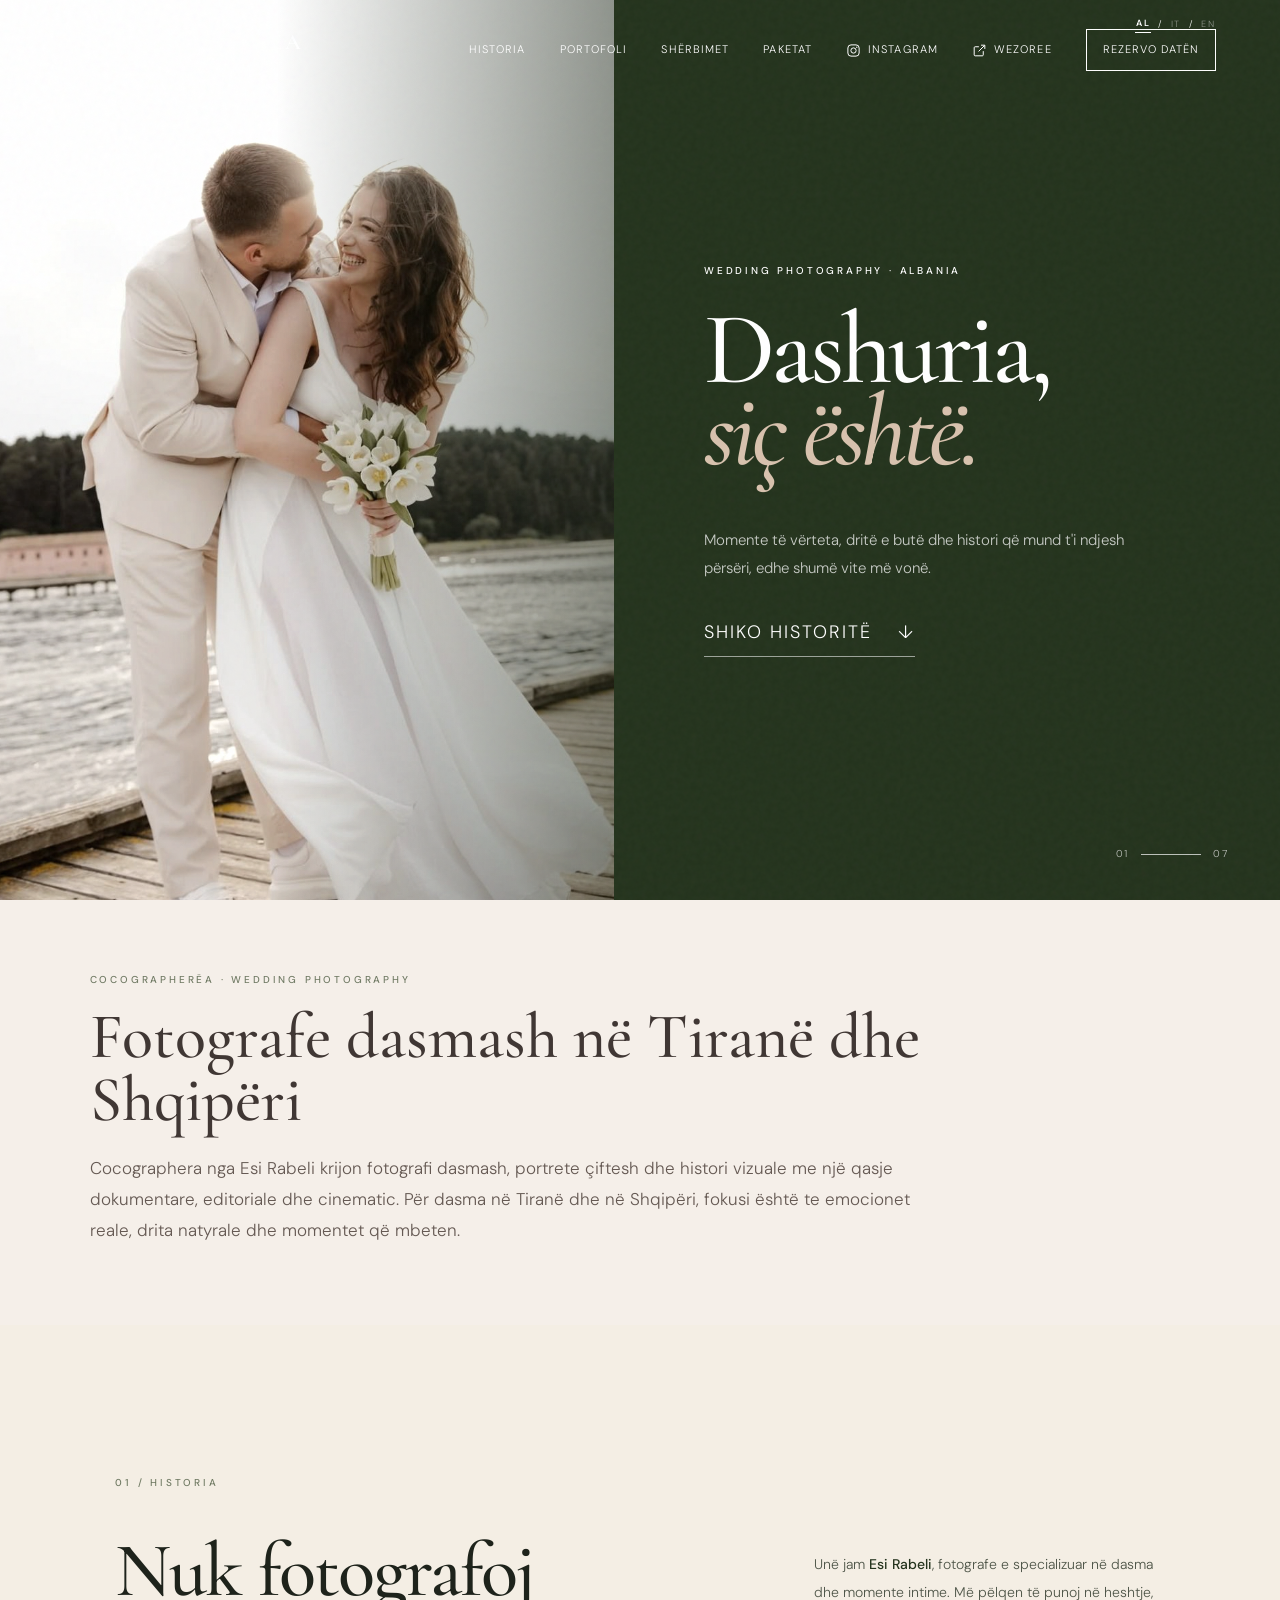
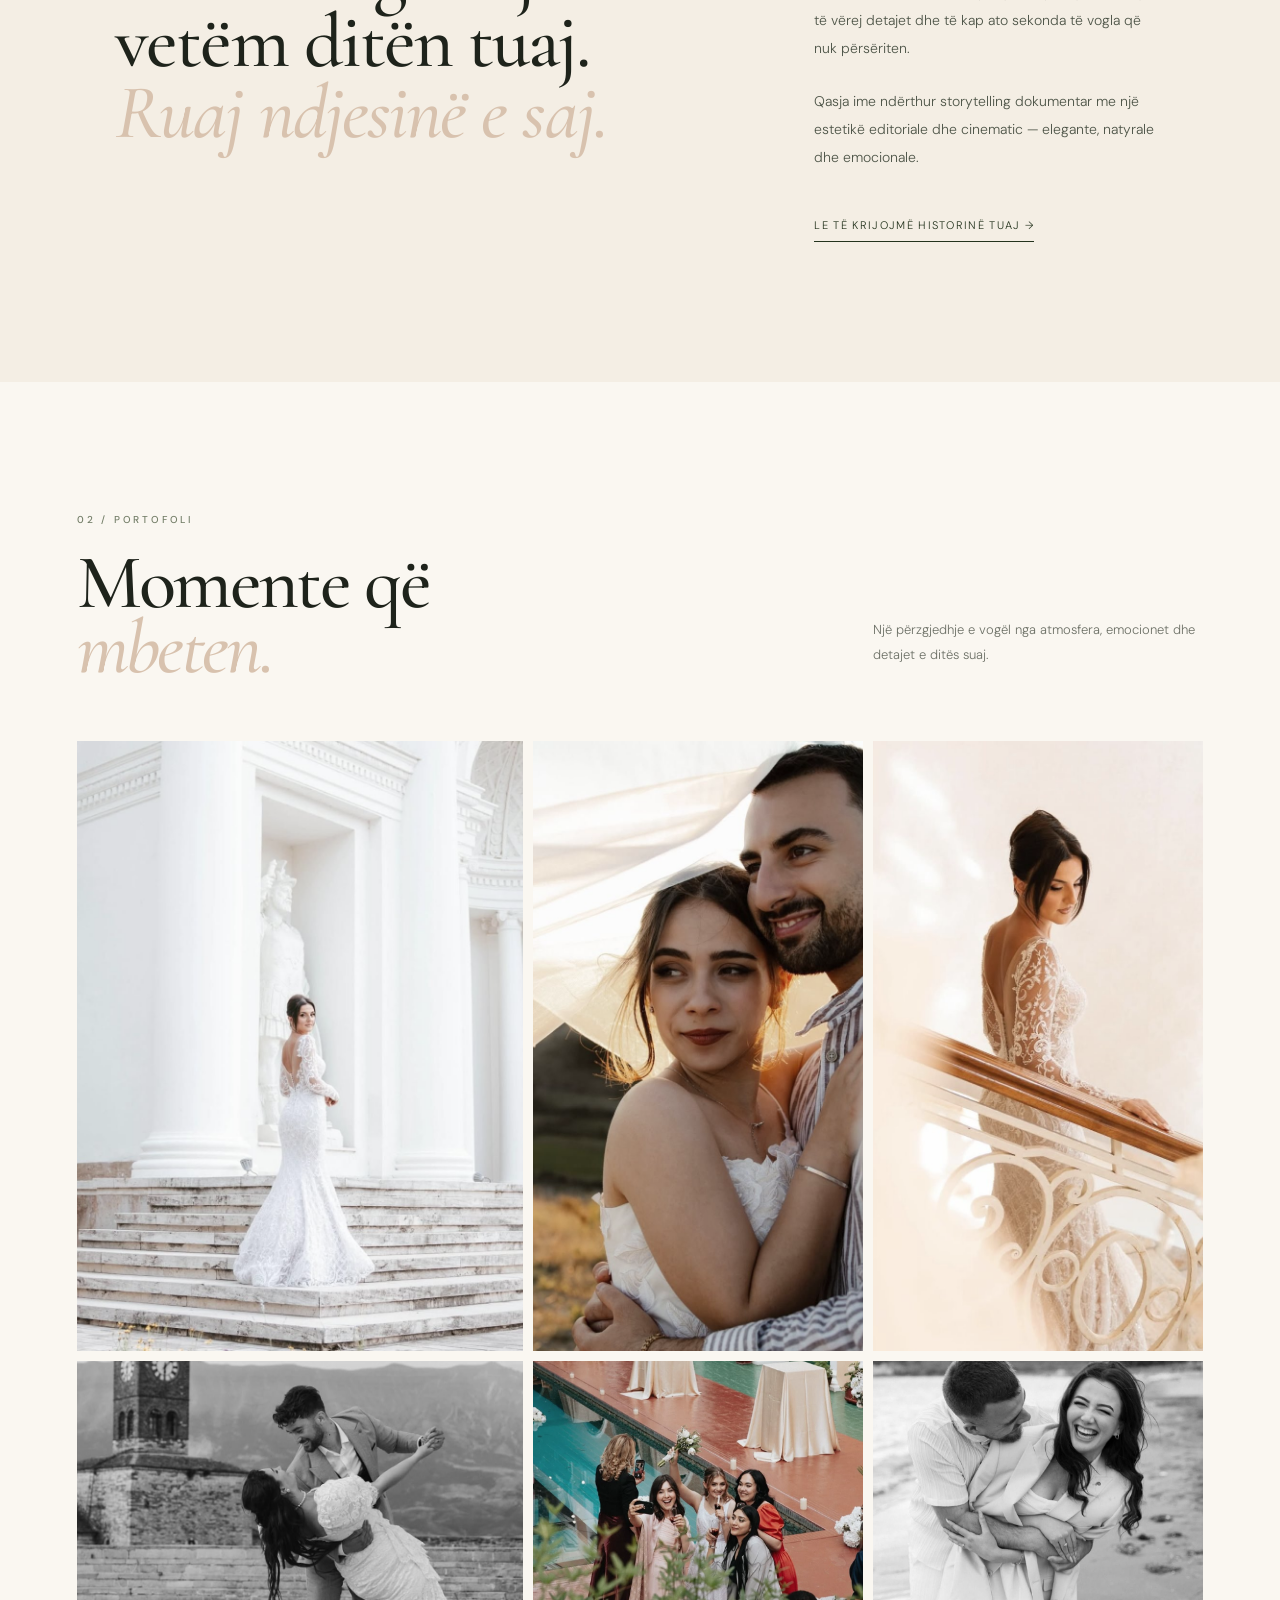
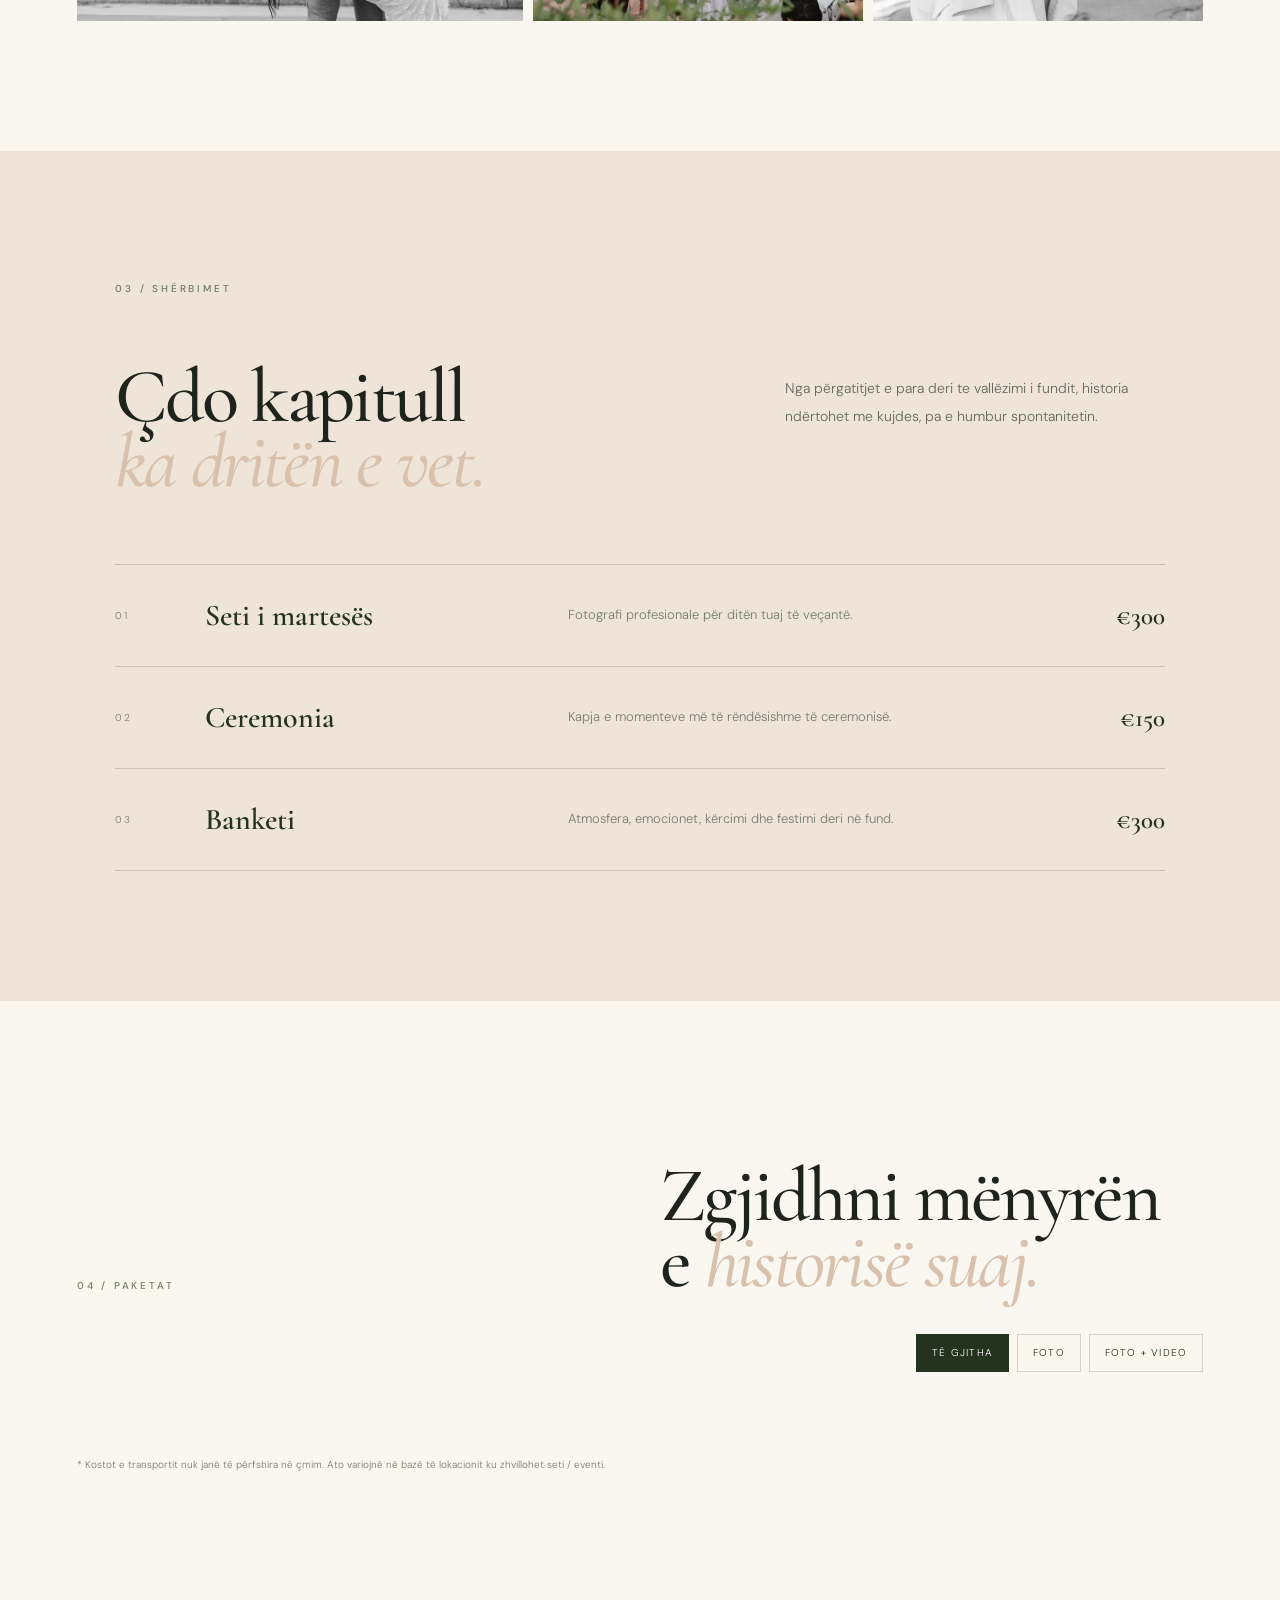
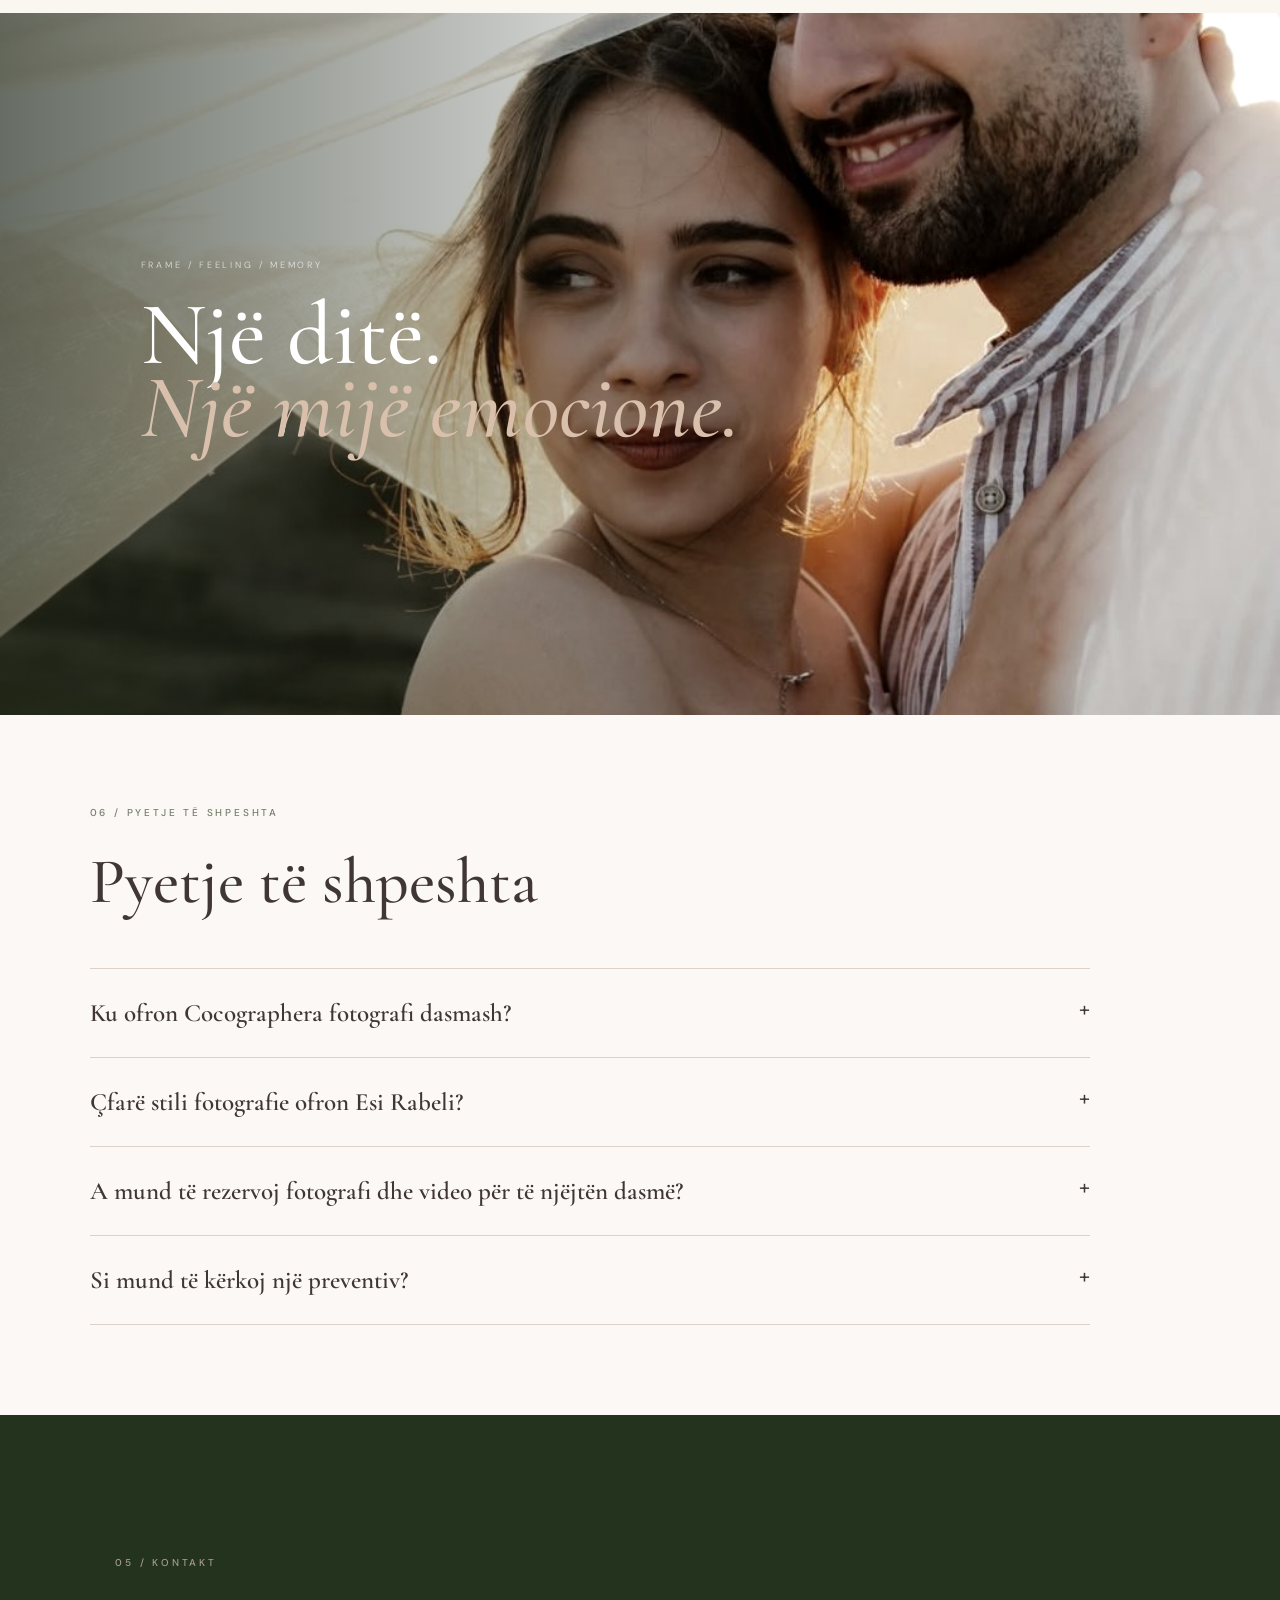
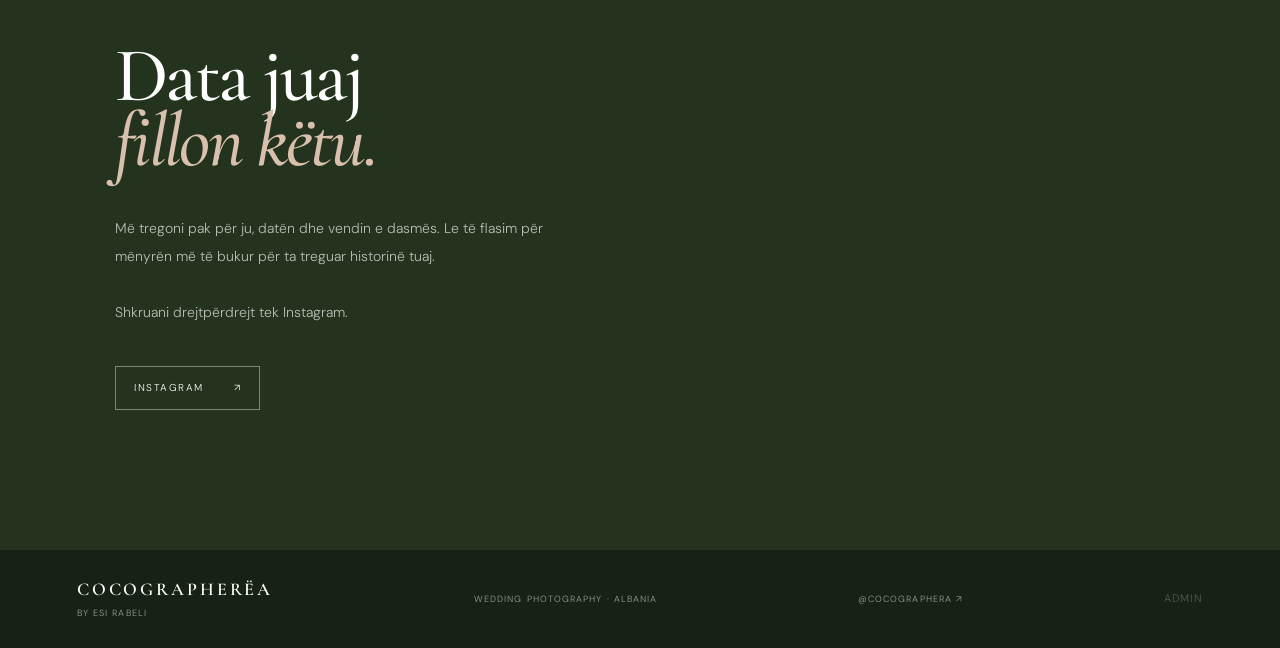
==== index.html @ df31be14 "Add files via upload" ====
<!doctype html>
<html lang="sq">
<head>
  <meta charset="utf-8">
  <meta name="viewport" content="width=device-width,initial-scale=1">
  <link rel="preconnect" href="https://fonts.googleapis.com">
  <link rel="preconnect" href="https://fonts.gstatic.com" crossorigin>
  <link href="https://fonts.googleapis.com/css2?family=Cormorant+Garamond:wght@400;500;600;700&family=DM+Sans:wght@300;400;500;600&display=swap" rel="stylesheet">
  <link rel="stylesheet" href="style.css">

  <meta name="description" content="Cocographera nga Esi Rabeli — fotografi dasmash në Tiranë dhe Shqipëri, fotografi dokumentare, editoriale dhe cinematic për çifte, ceremoni dhe elopements.">
  <meta name="keywords" content="fotografe dasmash Shqipëri, fotograf dasmash Tiranë, fotografi dasmash Tiranë, fotografi martese Shqipëri, wedding photographer Albania, wedding photographer Tirana, fotografi cinematic, fotografi dokumentare dasmash, wedding photography Albania">
  <meta name="robots" content="index,follow,max-image-preview:large,max-snippet:-1,max-video-preview:-1">
  <meta name="author" content="Esi Rabeli — Cocographera">
  <meta name="theme-color" content="#1f2d19">
  <title>Cocographera — Esi Rabeli | Fotografe Dasmash në Tiranë dhe Shqipëri</title>
  <link rel="canonical" href="__SITE_URL__">
  <link rel="alternate" hreflang="sq" href="__SITE_URL__/">
  <link rel="alternate" hreflang="it" href="__SITE_URL__/it/">
  <link rel="alternate" hreflang="en" href="__SITE_URL__/en/">
  <link rel="alternate" hreflang="x-default" href="__SITE_URL__/">
  <meta property="og:type" content="website">
  <meta property="og:site_name" content="Cocographera">
  <meta property="og:locale" content="sq_AL">
  <meta property="og:title" content="Cocographera — Wedding Photography në Shqipëri">
  <meta property="og:description" content="Fotografi dasmash dhe storytelling cinematic nga Esi Rabeli në Tiranë dhe Shqipëri.">
  <meta property="og:url" content="__SITE_URL__">
  <meta property="og:image" content="__SITE_URL__/assets/hero.jpg">
  <meta property="og:image:alt" content="Cocographera wedding photography by Esi Rabeli">
  <meta name="twitter:card" content="summary_large_image">
  <meta name="twitter:title" content="Cocographera — Wedding Photography në Shqipëri">
  <meta name="twitter:description" content="Fotografi dasmash dhe storytelling cinematic nga Esi Rabeli në Tiranë dhe Shqipëri.">
  <meta name="twitter:image" content="__SITE_URL__/assets/hero.jpg">
  <link rel="sitemap" type="application/xml" href="__SITE_URL__/sitemap.xml">

  <script type="application/ld+json">{"@context":"https://schema.org","@graph":[{"@type":"ProfessionalService","@id":"__SITE_URL__/#business","name":"Cocographera","url":"__SITE_URL__/","image":"__SITE_URL__/assets/hero.jpg","description":"Cocographera nga Esi Rabeli — fotografi dasmash në Tiranë dhe Shqipëri, fotografi dokumentare, editoriale dhe cinematic për çifte, ceremoni dhe elopements.","areaServed":{"@type":"Country","name":"Albania"},"sameAs":["https://www.instagram.com/cocographera/"],"priceRange":"€€"},{"@type":"Person","@id":"__SITE_URL__/#esi-rabeli","name":"Esi Rabeli","jobTitle":"Wedding Photographer","url":"__SITE_URL__/","worksFor":{"@id":"__SITE_URL__/#business"}},{"@type":"WebSite","@id":"__SITE_URL__/#website","url":"__SITE_URL__/","name":"Cocographera","inLanguage":"sq"},{"@type":"WebPage","@id":"__SITE_URL__/{'' if is_root else lang['dir']+'/'}#webpage","url":"__SITE_URL__/{'' if is_root else lang['dir']+'/'}","name":"Cocographera — Esi Rabeli | Fotografe Dasmash në Tiranë dhe Shqipëri","isPartOf":{"@id":"__SITE_URL__/#website"},"inLanguage":"sq"}]}</script>
<script type="application/ld+json">{"@context":"https://schema.org","@type":"FAQPage","mainEntity":[{"@type":"Question","name":"Ku ofron Cocographera fotografi dasmash?","acceptedAnswer":{"@type":"Answer","text":"Cocographera ofron fotografi dasmash në Tiranë dhe në vende të ndryshme në Shqipëri. Fotografja është e disponueshme për zhvendosje; detajet dhe kostot e udhëtimit vlerësohen së bashku."}},{"@type":"Question","name":"Çfarë stili fotografie ofron Esi Rabeli?","acceptedAnswer":{"@type":"Answer","text":"Qasja kombinon fotografi dokumentare, storytelling editorial dhe një estetikë cinematic, duke ruajtur emocionet dhe momentet spontane të ditës."}},{"@type":"Question","name":"A mund të rezervoj fotografi dhe video për të njëjtën dasmë?","acceptedAnswer":{"@type":"Answer","text":"Po. Paketat e disponueshme përfshijnë opsione fotografi dhe fotografi + video; detajet dhe çmimet mund të shihen te seksioni i paketave."}},{"@type":"Question","name":"Si mund të kërkoj një preventiv?","acceptedAnswer":{"@type":"Answer","text":"Shkruani drejtpërdrejt tek Instagram, me disa fjalë për datën dhe vendin e dasmës. Cocographera do t’ju kontaktojë për të diskutuar detajet."}}]}</script>
</head>
<body data-page-lang="sq" data-base-path="" data-api-base="https://cocographera-api.TUO-SUBDOMAIN.workers.dev">
  <div class="film-grain"></div>

  <header class="nav" id="nav">
    <div class="language-switcher" aria-label="Zgjedhja e gjuhës">
      <button class="language-button active" data-lang="sq" data-url="./">AL</button><span>/</span>
      <button class="language-button " data-lang="it" data-url="it/">IT</button><span>/</span>
      <button class="language-button " data-lang="en" data-url="en/">EN</button>
    </div>
    <a class="brand" href="#home" aria-label="Cocographera home">
      <span class="brand-main">COCOGRAPHERËA</span>
      <span class="brand-sub">by Esi Rabeli</span>
    </a>
    <button class="menu-toggle" aria-label="Hap menunë" aria-expanded="false">
      <span></span><span></span>
    </button>
    <nav class="nav-links">
      <a href="#story" data-i18n="nav.story">Historia</a>
      <a href="#portfolio" data-i18n="nav.portfolio">Portofoli</a>
      <a href="#services" data-i18n="nav.services">Shërbimet</a>
      <a href="#packages" data-i18n="nav.packages">Paketat</a>
      <a href="https://www.instagram.com/cocographera" class="nav-instagram" target="_blank" rel="noopener"><svg viewBox="0 0 24 24" fill="none" stroke="currentColor" stroke-width="1.6" xmlns="http://www.w3.org/2000/svg"><rect x="3" y="3" width="18" height="18" rx="5"/><circle cx="12" cy="12" r="4.2"/><circle cx="17.3" cy="6.7" r="1.1" fill="currentColor" stroke="none"/></svg><span>Instagram</span></a>
      <a href="https://wezoree.com/vendors/profile/28149-photographers-cocographera/" class="nav-instagram" target="_blank" rel="noopener"><svg viewBox="0 0 24 24" fill="none" stroke="currentColor" stroke-width="1.6" xmlns="http://www.w3.org/2000/svg"><path d="M18 13v6a1.5 1.5 0 0 1-1.5 1.5H5A1.5 1.5 0 0 1 3.5 19V7.5A1.5 1.5 0 0 1 5 6h6"/><path d="M14.5 3.5H20.5V9.5"/><path d="M20 4l-9.5 9.5"/></svg><span>Wezoree</span></a>
      <a href="#contact" class="nav-cta" data-i18n="nav.book">Rezervo datën</a>
    </nav>
  </header>

  <main>
    <section class="hero" id="home">
      <div class="hero-image">
        <img src="assets/hero.jpg" alt="Çift i sapomartuar në dritë natyrale">
      </div>
      <div class="hero-copy">
        <p class="eyebrow reveal" data-i18n="hero.eyebrow">WEDDING PHOTOGRAPHY · ALBANIA</p>
        <h1 class="reveal"><span data-i18n="hero.title1">Dashuria,</span><br><em data-i18n="hero.title2">siç është.</em></h1>
        <p class="hero-text reveal">
          Momente të vërteta, dritë e butë dhe histori që mund t'i ndjesh përsëri,
          edhe shumë vite më vonë.
        </p>
        <a href="#portfolio" class="button reveal"><span data-i18n="hero.button">Shiko historitë</span> <span>↓</span></a>
      </div>
      <div class="hero-meta">
        <span>01</span><i></i><span>07</span>
      </div>
    </section>

<section class="seo-intro" aria-labelledby="seo-title"><div class="section-label">COCOGRAPHERËA · WEDDING PHOTOGRAPHY</div><h2 id="seo-title">Fotografe dasmash në Tiranë dhe Shqipëri</h2><p>Cocographera nga Esi Rabeli krijon fotografi dasmash, portrete çiftesh dhe histori vizuale me një qasje dokumentare, editoriale dhe cinematic. Për dasma në Tiranë dhe në Shqipëri, fokusi është te emocionet reale, drita natyrale dhe momentet që mbeten.</p></section>

    <section class="statement" id="story">
      <div class="section-label" data-i18n="story.label">01 / HISTORIA</div>
      <div class="statement-grid">
        <p class="display">
          Nuk fotografoj vetëm ditën tuaj.
          <em>Ruaj ndjesinë e saj.</em>
        </p>
        <div class="story-copy">
          <p>
            Unë jam <strong>Esi Rabeli</strong>, fotografe e specializuar në dasma
            dhe momente intime. Më pëlqen të punoj në heshtje, të vërej detajet
            dhe të kap ato sekonda të vogla që nuk përsëriten.
          </p>
          <p>
            Qasja ime ndërthur storytelling dokumentar me një estetikë editoriale
            dhe cinematic — elegante, natyrale dhe emocionale.
          </p>
          <a href="#contact" class="text-link">Le të krijojmë historinë tuaj <span>→</span></a>
        </div>
      </div>
    </section>

    <section class="portfolio" id="portfolio">
      <div class="portfolio-head">
        <div>
          <div class="section-label" data-i18n="portfolio.label">02 / PORTOFOLI</div>
          <h2><span data-i18n="portfolio.title1">Momente që</span><br><em data-i18n="portfolio.title2">mbeten.</em></h2>
        </div>
        <p>Një përzgjedhje e vogël nga atmosfera, emocionet dhe detajet e ditës suaj.</p>
      </div>

      <div class="gallery">
        <button class="gallery-item tall reveal" data-full="assets/bride-portrait.jpg" aria-label="Hap fotografinë">
          <img src="assets/bride-portrait.jpg" alt="Nusja në një ambient elegant">
          <span class="gallery-caption">The bride · 01</span>
        </button>
        <button class="gallery-item medium reveal" data-full="assets/couple-editorial.jpg" aria-label="Hap fotografinë">
          <img src="assets/couple-editorial.jpg" alt="Çift në portret editorial">
          <span class="gallery-caption">The couple · 02</span>
        </button>
        <button class="gallery-item wide reveal" data-full="assets/veil-detail.jpg" aria-label="Hap fotografinë">
          <img src="assets/veil-detail.jpg" alt="Nusja me velin e ndriçuar nga pas">
          <span class="gallery-caption">Details · 03</span>
        </button>
        <button class="gallery-item small reveal" data-full="assets/wedding-first-dance.jpg" aria-label="Hap fotografinë">
          <img src="assets/wedding-first-dance.jpg" alt="Çifti gjatë kërcimit të parë">
          <span class="gallery-caption">First dance · 04</span>
        </button>
        <button class="gallery-item small reveal" data-full="assets/wedding-party.jpg" aria-label="Hap fotografinë">
          <img src="assets/wedding-party.jpg" alt="Festë dasme">
          <span class="gallery-caption">Celebration · 05</span>
        </button>
        <button class="gallery-item small reveal" data-full="assets/wedding-dance.jpg" aria-label="Hap fotografinë">
          <img src="assets/wedding-dance.jpg" alt="Momente spontane gjatë dasmës">
          <span class="gallery-caption">Emotion · 06</span>
        </button>
      </div>
    </section>

    <section class="services" id="services">
      <div class="section-label" data-i18n="services.label">03 / SHËRBIMET</div>
      <div class="services-intro">
        <h2><span data-i18n="services.title1">Çdo kapitull</span><br><em data-i18n="services.title2">ka dritën e vet.</em></h2>
        <p>
          Nga përgatitjet e para deri te vallëzimi i fundit, historia ndërtohet
          me kujdes, pa e humbur spontanitetin.
        </p>
      </div>
      <div class="service-list">
        <article>
          <span>01</span>
          <h3 data-i18n="services.set">Seti i martesës</h3>
          <p>Fotografi profesionale për ditën tuaj të veçantë.</p>
          <strong data-price="serviceSet">€300</strong>
        </article>
        <article>
          <span>02</span>
          <h3 data-i18n="services.ceremony">Ceremonia</h3>
          <p>Kapja e momenteve më të rëndësishme të ceremonisë.</p>
          <strong data-price="ceremony">€150</strong>
        </article>
        <article>
          <span>03</span>
          <h3 data-i18n="services.banquet">Banketi</h3>
          <p>Atmosfera, emocionet, kërcimi dhe festimi deri në fund.</p>
          <strong data-price="serviceSet">€300</strong>
        </article>
      </div>
    </section>

    <section class="packages" id="packages">
      <div class="packages-head">
        <div class="section-label" data-i18n="packages.label">04 / PAKETAT</div>
        <h2><span data-i18n="packages.title1">Zgjidhni mënyrën</span><br><span data-i18n="packages.title2">e </span><em data-i18n="packages.title3">historisë suaj.</em></h2>
        <div class="package-switcher" role="tablist">
          <button class="active" data-filter="all" data-i18n="packages.all">Të gjitha</button>
          <button data-filter="photo" data-i18n="packages.photo">Foto</button>
          <button data-filter="photo-video" data-i18n="packages.photoVideo">Foto + Video</button>
        </div>
      </div>

      <div class="package-grid" id="packageGrid"></div>

      <p class="transport-note">
        * Kostot e transportit nuk janë të përfshira në çmim. Ato variojnë në bazë të lokacionit ku zhvillohet seti / eventi.
      </p>
    </section>

    <section class="cinema-break">
      <img src="assets/couple-editorial.jpg" alt="Çift i sapomartuar">
      <div class="cinema-overlay">
        <span>FRAME / FEELING / MEMORY</span>
        <p>Një ditë.<br><em>Një mijë emocione.</em></p>
      </div>
    </section>

<section class="faq" id="faq"><div class="section-label">06 / PYETJE TË SHPESHTA</div><h2>Pyetje të shpeshta</h2><div class="faq-grid"><details><summary>Ku ofron Cocographera fotografi dasmash?</summary><p>Cocographera ofron fotografi dasmash në Tiranë dhe në vende të ndryshme në Shqipëri. Fotografja është e disponueshme për zhvendosje; detajet dhe kostot e udhëtimit vlerësohen së bashku.</p></details><details><summary>Çfarë stili fotografie ofron Esi Rabeli?</summary><p>Qasja kombinon fotografi dokumentare, storytelling editorial dhe një estetikë cinematic, duke ruajtur emocionet dhe momentet spontane të ditës.</p></details><details><summary>A mund të rezervoj fotografi dhe video për të njëjtën dasmë?</summary><p>Po. Paketat e disponueshme përfshijnë opsione fotografi dhe fotografi + video; detajet dhe çmimet mund të shihen te seksioni i paketave.</p></details><details><summary>Si mund të kërkoj një preventiv?</summary><p>Shkruani drejtpërdrejt tek <a href="https://www.instagram.com/cocographera/" target="_blank" rel="noopener">Instagram</a>, me disa fjalë për datën dhe vendin e dasmës. Cocographera do t’ju kontaktojë për të diskutuar detajet.</p></details></div></section>

    <section class="contact" id="contact">
      <div class="section-label" data-i18n="contact.label">05 / KONTAKT</div>
      <div class="contact-grid">
        <div>
          <h2><span data-i18n="contact.title1">Data juaj</span><br><em data-i18n="contact.title2">fillon këtu.</em></h2>
          <p>
            Më tregoni pak për ju, datën dhe vendin e dasmës.
            Le të flasim për mënyrën më të bukur për ta treguar historinë tuaj.
            <br><br>
            Shkruani drejtpërdrejt tek <a href="https://www.instagram.com/cocographera/" target="_blank" rel="noopener">Instagram</a>.
          </p>
          <a class="instagram-button" href="https://www.instagram.com/cocographera/" target="_blank" rel="noopener">
            Instagram <span>↗</span>
          </a>
        </div>
      </div>
    </section>
  </main>

  <footer>
    <div>
      <span class="footer-brand">COCOGRAPHERËA</span>
      <span>by Esi Rabeli</span>
    </div>
    <span data-i18n="footer.tagline">Wedding Photography · Albania</span>
    <a href="https://www.instagram.com/cocographera/" target="_blank" rel="noopener">@cocographera ↗</a>
    <a href="admin/" style="font-size:11px;opacity:.45;text-decoration:none">Admin</a>
</footer>

  <div class="lightbox" aria-hidden="true">
    <button class="lightbox-close" aria-label="Mbyll">×</button>
    <img src="" alt="">
  </div>

  <script src="price-config.js"></script>
  <script src="script.js"></script>
</body>
</html>
---- style.css ----
:root{
  --cream:#f4eee4;
  --cream-2:#eee4d7;
  --paper:#faf7f1;
  --olive:#24331d;
  --olive-2:#405034;
  --sage:#8d9a7b;
  --rose:#c9a89a;
  --ink:#1e231b;
  --line:rgba(36,51,29,.18);
  --serif:"Cormorant Garamond",Georgia,serif;
  --sans:"DM Sans",Arial,sans-serif;
}
*{box-sizing:border-box}
html{scroll-behavior:smooth}
body{margin:0;background:var(--paper);color:var(--ink);font-family:var(--sans);font-weight:300;line-height:1.6}
body.no-scroll{overflow:hidden}
img{display:block;width:100%;height:100%;object-fit:cover}
button,a{font:inherit}
a{color:inherit;text-decoration:none}
.film-grain{position:fixed;inset:0;pointer-events:none;z-index:100;opacity:.045;background-image:url("data:image/svg+xml,%3Csvg viewBox='0 0 180 180' xmlns='http://www.w3.org/2000/svg'%3E%3Cfilter id='n'%3E%3CfeTurbulence type='fractalNoise' baseFrequency='.8' numOctaves='4' stitchTiles='stitch'/%3E%3C/filter%3E%3Crect width='100%25' height='100%25' filter='url(%23n)' opacity='.7'/%3E%3C/svg%3E")}
.nav{position:fixed;top:0;left:0;right:0;height:82px;display:flex;align-items:center;justify-content:space-between;padding:0 5vw;z-index:50;color:white;transition:.35s}
.nav.scrolled{background:rgba(244,238,228,.94);backdrop-filter:blur(12px);color:var(--olive);box-shadow:0 1px 0 var(--line)}
.brand{display:flex;flex-direction:column;line-height:1}
.brand-main{font-family:var(--serif);font-size:22px;letter-spacing:.16em;font-weight:600}
.brand-sub{font-size:9px;letter-spacing:.22em;text-transform:uppercase;margin-top:7px;opacity:.72}
.nav-links{display:flex;align-items:center;gap:34px;font-size:11px;letter-spacing:.1em;text-transform:uppercase}
.nav-links a{position:relative}
.nav-links a:not(.nav-cta):after{content:"";position:absolute;left:0;right:100%;bottom:-7px;height:1px;background:currentColor;transition:.3s}
.nav-links a:hover:after{right:0}
.nav-instagram{display:inline-flex;align-items:center;gap:7px}
.nav-instagram svg{width:15px;height:15px;flex:none}
.nav-cta{border:1px solid currentColor;padding:11px 16px}
.menu-toggle{display:none;background:none;border:0;color:currentColor}
.hero{min-height:100vh;background:var(--olive);color:white;position:relative;display:grid;grid-template-columns:48% 52%;overflow:hidden}
.hero-image{position:relative;overflow:hidden}
.hero-image:after{content:"";position:absolute;inset:0;background:linear-gradient(90deg,transparent 45%,rgba(20,30,15,.48))}
.hero-image img{filter:saturate(.75) contrast(1.05);transform:scale(1.02)}
.hero-copy{display:flex;justify-content:center;flex-direction:column;padding:120px 12vw 100px 7vw;position:relative}
.eyebrow,.section-label{font-size:10px;letter-spacing:.28em;text-transform:uppercase;font-weight:500}
.eyebrow{opacity:.72;margin:0 0 30px}
.hero h1{font:500 clamp(64px,8vw,132px)/.8 var(--serif);margin:0 0 38px;letter-spacing:-.04em}
.hero h1 em,.display em,h2 em{font-style:italic;color:#d8c2ae}
.hero-text{font-size:15px;line-height:1.9;max-width:440px;color:rgba(255,255,255,.75);margin-bottom:35px}
.button{display:inline-flex;width:max-content;align-items:center;gap:26px;border-bottom:1px solid rgba(255,255,255,.55);padding-bottom:10px;font-size:11px;text-transform:uppercase;letter-spacing:.18em}
.button span{font-size:18px}
.hero-meta{position:absolute;right:4vw;bottom:38px;display:flex;gap:12px;align-items:center;font-size:10px;letter-spacing:.18em;opacity:.7}
.hero-meta i{display:block;width:60px;height:1px;background:currentColor}
.statement{padding:150px 9vw 140px;background:var(--cream)}
.section-label{color:var(--olive-2);opacity:.72}
.statement-grid{display:grid;grid-template-columns:1.25fr .75fr;gap:9vw;margin-top:45px}
.display{font:500 clamp(45px,6vw,82px)/.92 var(--serif);margin:0;letter-spacing:-.025em;max-width:850px}
.story-copy{padding-top:14px;font-size:14px;color:#4e5548;line-height:2}
.story-copy p{margin:0 0 25px}
.story-copy strong{color:var(--olive);font-weight:500}
.text-link{display:inline-block;margin-top:18px;color:var(--olive);border-bottom:1px solid var(--olive);padding-bottom:5px;font-size:11px;letter-spacing:.12em;text-transform:uppercase}
.portfolio{padding:130px 6vw;background:var(--paper)}
.portfolio-head{display:flex;justify-content:space-between;align-items:end;margin-bottom:60px}
.portfolio h2,.services h2,.packages h2,.contact h2{font:500 clamp(50px,6vw,86px)/.85 var(--serif);letter-spacing:-.035em;margin:22px 0 0}
.portfolio-head>p{max-width:330px;color:#6d7167;font-size:13px;line-height:1.9}
.gallery{display:grid;grid-template-columns:1.15fr .85fr .85fr;grid-template-rows:300px 300px 260px;gap:10px}
.gallery-item{border:0;padding:0;position:relative;overflow:hidden;background:#ddd;cursor:pointer}
.gallery-item img{transition:transform .9s cubic-bezier(.2,.65,.2,1),filter .6s;filter:saturate(.78)}
.gallery-item:hover img{transform:scale(1.055);filter:saturate(.95)}
.gallery-item:after{content:"";position:absolute;inset:0;background:linear-gradient(180deg,transparent 60%,rgba(16,20,13,.45));opacity:0;transition:.4s}
.gallery-item:hover:after{opacity:1}
.gallery-caption{position:absolute;bottom:18px;left:20px;color:white;font-size:9px;letter-spacing:.18em;text-transform:uppercase;z-index:2;opacity:0;transform:translateY(6px);transition:.35s}
.gallery-item:hover .gallery-caption{opacity:1;transform:none}
.tall{grid-row:span 2}.medium{grid-row:span 2}.wide{grid-column:3;grid-row:span 2}.small{grid-row:3}
.services{background:var(--cream-2);padding:130px 9vw}
.services-intro{display:grid;grid-template-columns:1fr .7fr;gap:10vw;margin:45px 0 70px}
.services-intro p{font-size:14px;color:#64685d;line-height:2;padding-top:18px}
.service-list{border-top:1px solid var(--line)}
.service-list article{display:grid;grid-template-columns:60px 1fr 1.4fr 100px;align-items:center;gap:30px;padding:32px 0;border-bottom:1px solid var(--line)}
.service-list span{font-size:10px;letter-spacing:.15em;color:#777d70}
.service-list h3{font:600 30px var(--serif);margin:0;color:var(--olive)}
.service-list p{margin:0;color:#777b70;font-size:13px}
.service-list strong{font:600 25px var(--serif);text-align:right;color:var(--olive)}
.packages{padding:140px 6vw;background:var(--paper)}
.packages-head{display:grid;grid-template-columns:1fr 1fr;align-items:end;gap:40px;margin-bottom:60px}
.package-switcher{grid-column:2;display:flex;justify-content:flex-end;gap:8px}
.package-switcher button{background:transparent;border:1px solid var(--line);padding:10px 15px;font-size:10px;letter-spacing:.12em;text-transform:uppercase;color:var(--olive);cursor:pointer}
.package-switcher button.active,.package-switcher button:hover{background:var(--olive);color:white;border-color:var(--olive)}
.package-grid{display:grid;grid-template-columns:repeat(5,1fr);gap:10px}
.package-card{background:var(--cream);min-height:390px;padding:34px 24px 25px;display:flex;flex-direction:column;transition:.4s;border:1px solid transparent}
.package-card:hover{transform:translateY(-8px);border-color:var(--line)}
.package-card.featured{background:#e9e0d3}
.package-card.premium{background:var(--olive);color:white}
.package-card.hidden{display:none}
.package-number{font-size:10px;font-weight:600;letter-spacing:.18em;color:var(--olive);margin-bottom:18px}
.premium .package-number{color:#d7c1ad}
.package-card small{font-size:9px;letter-spacing:.06em;color:#767c6e;margin-bottom:12px}
.package-card h3{font:600 29px/.95 var(--serif);margin:0 0 20px;color:var(--olive)}
.premium h3{color:white}
.package-card p{font-size:12px;line-height:1.75;color:#74796d}
.premium p{color:rgba(255,255,255,.68)}
.price{font:600 32px var(--serif);margin-top:auto;color:var(--olive)}
.premium .price{color:#e0c7b3}
.select-package{border:0;border-top:1px solid var(--line);background:transparent;padding:15px 0 0;margin-top:18px;text-align:left;font-size:9px;letter-spacing:.13em;text-transform:uppercase;color:var(--olive);cursor:pointer}
.premium .select-package{color:white;border-color:rgba(255,255,255,.25)}
.transport-note{font-size:10px;color:#777b70;margin:25px 0 0}
.cinema-break{height:78vh;min-height:560px;position:relative;overflow:hidden}
.cinema-break img{filter:saturate(.65) contrast(1.06);object-position:center 38%}
.cinema-overlay{position:absolute;inset:0;background:linear-gradient(90deg,rgba(22,31,18,.65),transparent 65%);color:white;display:flex;flex-direction:column;justify-content:center;padding-left:11vw}
.cinema-overlay span{font-size:9px;letter-spacing:.3em;opacity:.75}
.cinema-overlay p{font:500 clamp(54px,7vw,105px)/.82 var(--serif);margin:25px 0}
.cinema-overlay em{color:#d9c0ad}
.contact{background:var(--olive);color:white;padding:140px 9vw}
.contact .section-label{color:#d8c4b2}
.contact-grid{display:grid;grid-template-columns:1fr 1fr;gap:11vw;margin-top:50px}
.contact h2 em{color:#d9c0ad}
.contact-grid>div>p{max-width:480px;color:rgba(255,255,255,.68);font-size:14px;line-height:2;margin:40px 0}
.instagram-button{display:inline-flex;border:1px solid rgba(255,255,255,.4);padding:13px 18px;gap:30px;text-transform:uppercase;font-size:10px;letter-spacing:.15em}
form{border-top:1px solid rgba(255,255,255,.25)}
label{display:block;padding:0 0 8px;font-size:9px;letter-spacing:.13em;text-transform:uppercase;color:rgba(255,255,255,.72)}
input,textarea{display:block;width:100%;box-sizing:border-box;border:1px solid rgba(255,255,255,.15);background:#ffffff;outline:0;color:var(--ink);font:300 16px var(--sans);padding:13px 14px;margin:0 0 20px;border-radius:3px;resize:vertical}
input:focus,textarea:focus{border-color:#d9c0ad;box-shadow:0 0 0 2px rgba(217,192,173,.35)}
input::placeholder,textarea::placeholder{color:rgba(30,35,27,.4)}
.submit-button{margin-top:25px;background:#d9c0ad;color:var(--olive);border:0;padding:15px 20px;font-size:10px;letter-spacing:.15em;text-transform:uppercase;cursor:pointer}
.submit-button span{margin-left:25px}
.form-status{font-size:11px;color:#d9c0ad;margin:14px 0 0;min-height:18px}
footer{background:#172114;color:rgba(255,255,255,.58);display:flex;justify-content:space-between;align-items:center;padding:28px 6vw;font-size:9px;letter-spacing:.12em;text-transform:uppercase}
footer>div{display:flex;flex-direction:column;gap:6px}
.footer-brand{font:600 18px var(--serif);letter-spacing:.16em;color:white}
.lightbox{position:fixed;inset:0;background:rgba(12,17,10,.92);z-index:200;display:flex;align-items:center;justify-content:center;padding:5vw;opacity:0;pointer-events:none;transition:.3s}
.lightbox.open{opacity:1;pointer-events:auto}
.lightbox img{max-width:90vw;max-height:88vh;width:auto;height:auto;object-fit:contain;box-shadow:0 20px 80px rgba(0,0,0,.5)}
.lightbox-close{position:absolute;right:30px;top:20px;background:none;border:0;color:white;font-size:40px;font-weight:200;cursor:pointer}
.reveal{opacity:0;transform:translateY(22px);transition:opacity .9s ease,transform .9s ease}
.reveal.visible{opacity:1;transform:none}
@media(max-width:1000px){
  .nav{height:70px;padding:0 5vw}
  .nav-links{display:none;position:absolute;top:70px;left:0;right:0;background:var(--cream);color:var(--olive);padding:25px 5vw;flex-direction:column;align-items:flex-start;gap:20px}
  .nav-links.open{display:flex}
  .menu-toggle{display:flex;flex-direction:column;gap:7px}
  .menu-toggle span{width:28px;height:1px;background:currentColor}
  .hero{grid-template-columns:1fr;min-height:100svh}
  .hero-image{position:absolute;inset:0;opacity:.66}
  .hero-image:after{background:linear-gradient(90deg,rgba(18,27,14,.6),rgba(18,27,14,.25))}
  .hero-copy{padding:120px 9vw 100px;z-index:2}
  .statement-grid,.services-intro,.contact-grid{grid-template-columns:1fr;gap:35px}
  .gallery{grid-template-columns:1fr 1fr;grid-template-rows:360px 260px 260px}
  .tall{grid-row:span 2}.medium{grid-row:span 1}.wide{grid-column:1/3;grid-row:3}.small{grid-row:auto}
  .package-grid{grid-template-columns:repeat(2,1fr)}
  .packages-head{grid-template-columns:1fr}
  .package-switcher{grid-column:auto;justify-content:flex-start}
}
@media(max-width:600px){
  .brand-main{font-size:18px}
  .hero h1{font-size:68px}
  .statement,.portfolio,.services,.packages,.contact{padding:90px 7vw}
  .portfolio-head{display:block}
  .portfolio-head>p{margin-top:25px}
  .gallery{display:grid;grid-template-columns:1fr 1fr;grid-template-rows:300px 220px 220px}
  .tall{grid-column:1/3;grid-row:1}
  .medium{grid-column:1;grid-row:2}
  .wide{grid-column:2;grid-row:2}
  .small{grid-row:3}
  .service-list article{grid-template-columns:35px 1fr;gap:8px 16px}
  .service-list p{grid-column:2}
  .service-list strong{grid-column:2;text-align:left}
  .package-grid{grid-template-columns:1fr}
  .package-card{min-height:350px}
  .cinema-break{height:65vh;min-height:450px}
  .cinema-overlay{padding:0 8vw}
  .contact-grid{gap:60px}
  footer{flex-direction:column;gap:18px;align-items:flex-start}
}

/* Language selector */
.language-switcher{position:absolute;right:5vw;top:14px;display:flex;align-items:center;gap:7px;font-size:9px;letter-spacing:.16em;text-transform:uppercase;z-index:60}
.language-switcher button{border:0;background:transparent;color:inherit;padding:2px 1px;cursor:pointer;font-size:9px;letter-spacing:.16em;opacity:.48}
.language-switcher button.active{opacity:1;font-weight:600;border-bottom:1px solid currentColor}
.nav .brand,.nav .nav-links{margin-top:18px}
@media(max-width:1000px){.language-switcher{right:18vw;top:13px}.nav .brand,.nav .nav-links{margin-top:0}}
.package-image{height:155px;margin:-34px -24px 24px;overflow:hidden;background:#ddd}.package-image img{width:100%;height:100%;object-fit:cover;display:block}.package-card h3{overflow-wrap:anywhere}


/* v6 SEO content / FAQ */
.seo-intro{padding:72px 7vw 80px;background:#f5efe9;color:#403734}
.seo-intro .section-label{margin-bottom:18px}
.seo-intro h2{font-family:'Cormorant Garamond',serif;font-size:clamp(34px,5vw,64px);font-weight:500;line-height:.98;max-width:900px;margin:0 0 22px}
.seo-intro p{max-width:820px;font-size:17px;line-height:1.8;margin:0;color:#655953}
.faq{padding:90px 7vw;background:#fbf8f5;color:#403734}
.faq>h2{font-family:'Cormorant Garamond',serif;font-size:clamp(38px,5vw,68px);font-weight:500;margin:10px 0 35px}
.faq-grid{max-width:1000px;border-top:1px solid #ddd0c8}
.faq details{border-bottom:1px solid #ddd0c8;padding:0}
.faq summary{cursor:pointer;list-style:none;padding:24px 0;font-family:'Cormorant Garamond',serif;font-size:25px;font-weight:600}
.faq summary::-webkit-details-marker{display:none}
.faq summary::after{content:'+';float:right;font-family:'DM Sans',sans-serif;font-size:20px;font-weight:400}
.faq details[open] summary::after{content:'−'}
.faq details p{max-width:820px;margin:0 0 25px;color:#6d5f59;line-height:1.75;font-size:16px}
@media(max-width:700px){.seo-intro,.faq{padding-left:6vw;padding-right:6vw}.seo-intro{padding-top:55px;padding-bottom:60px}.faq{padding-top:65px;padding-bottom:65px}}
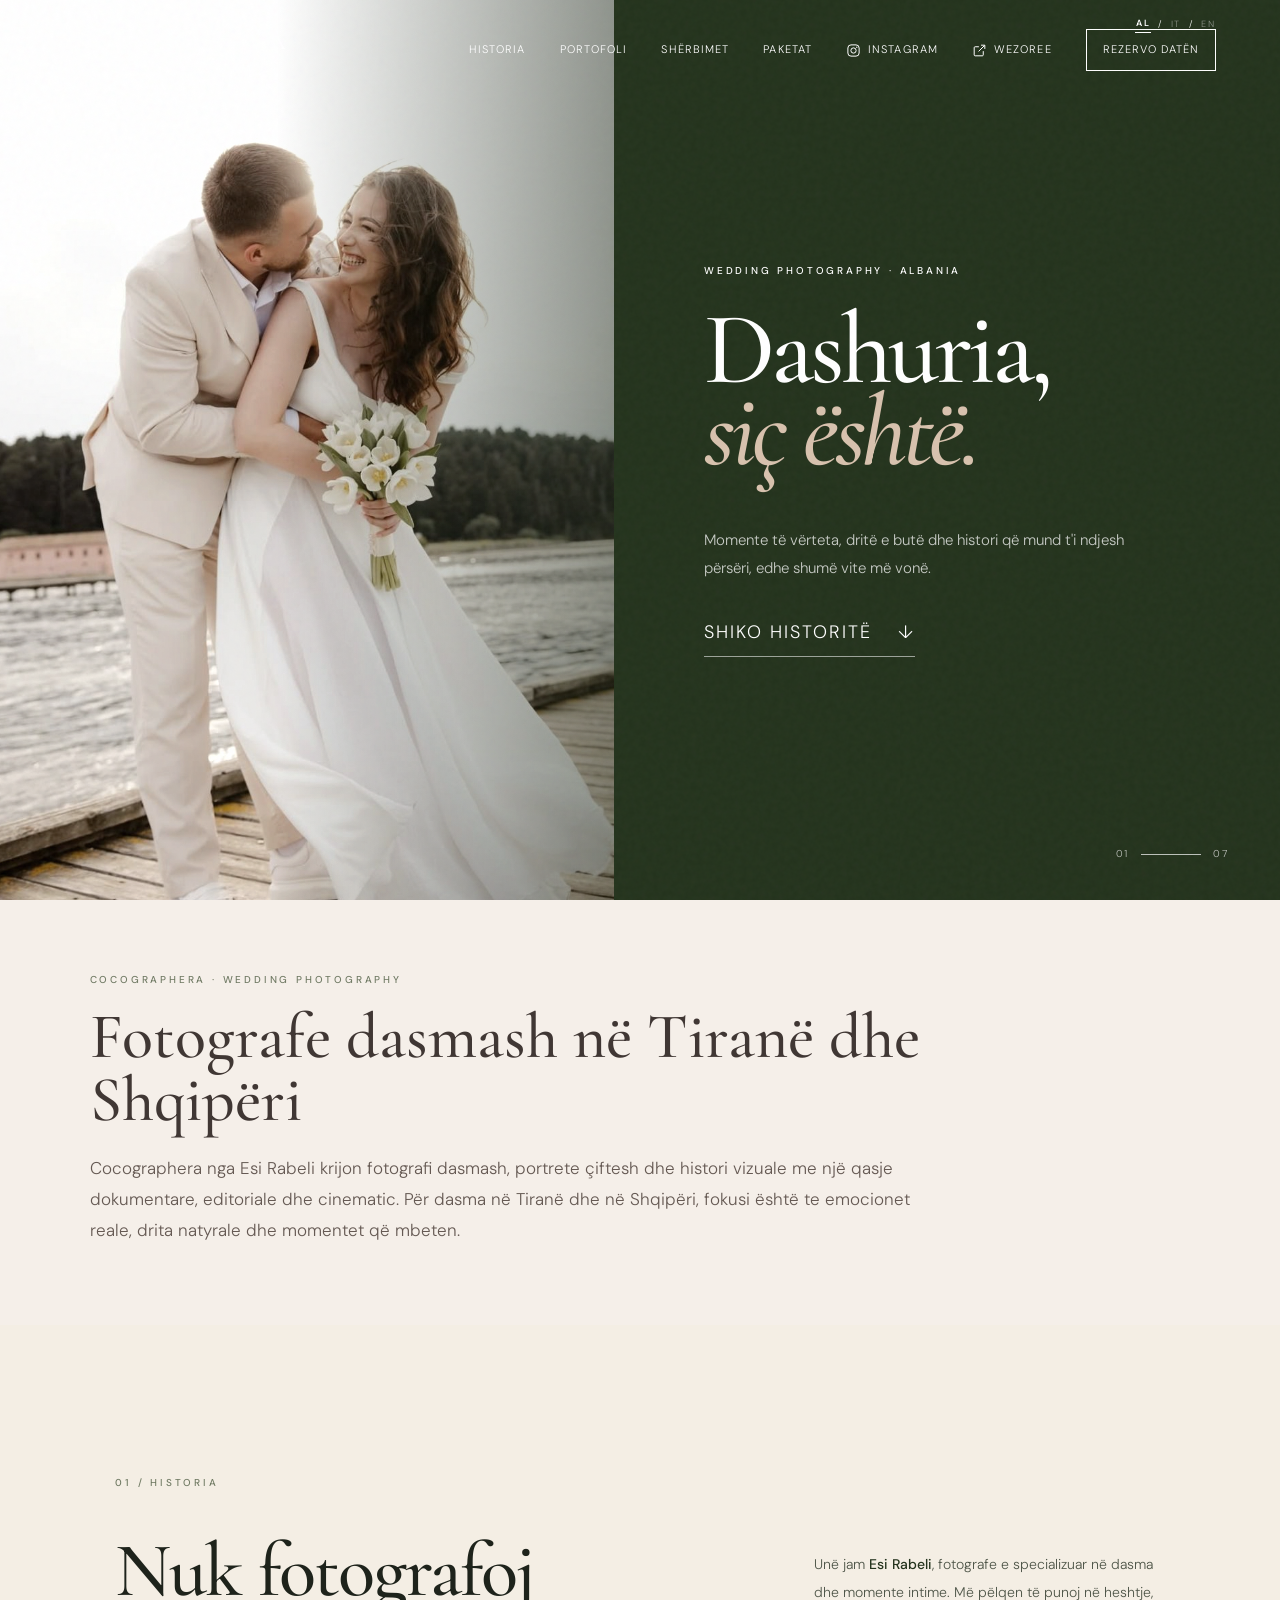
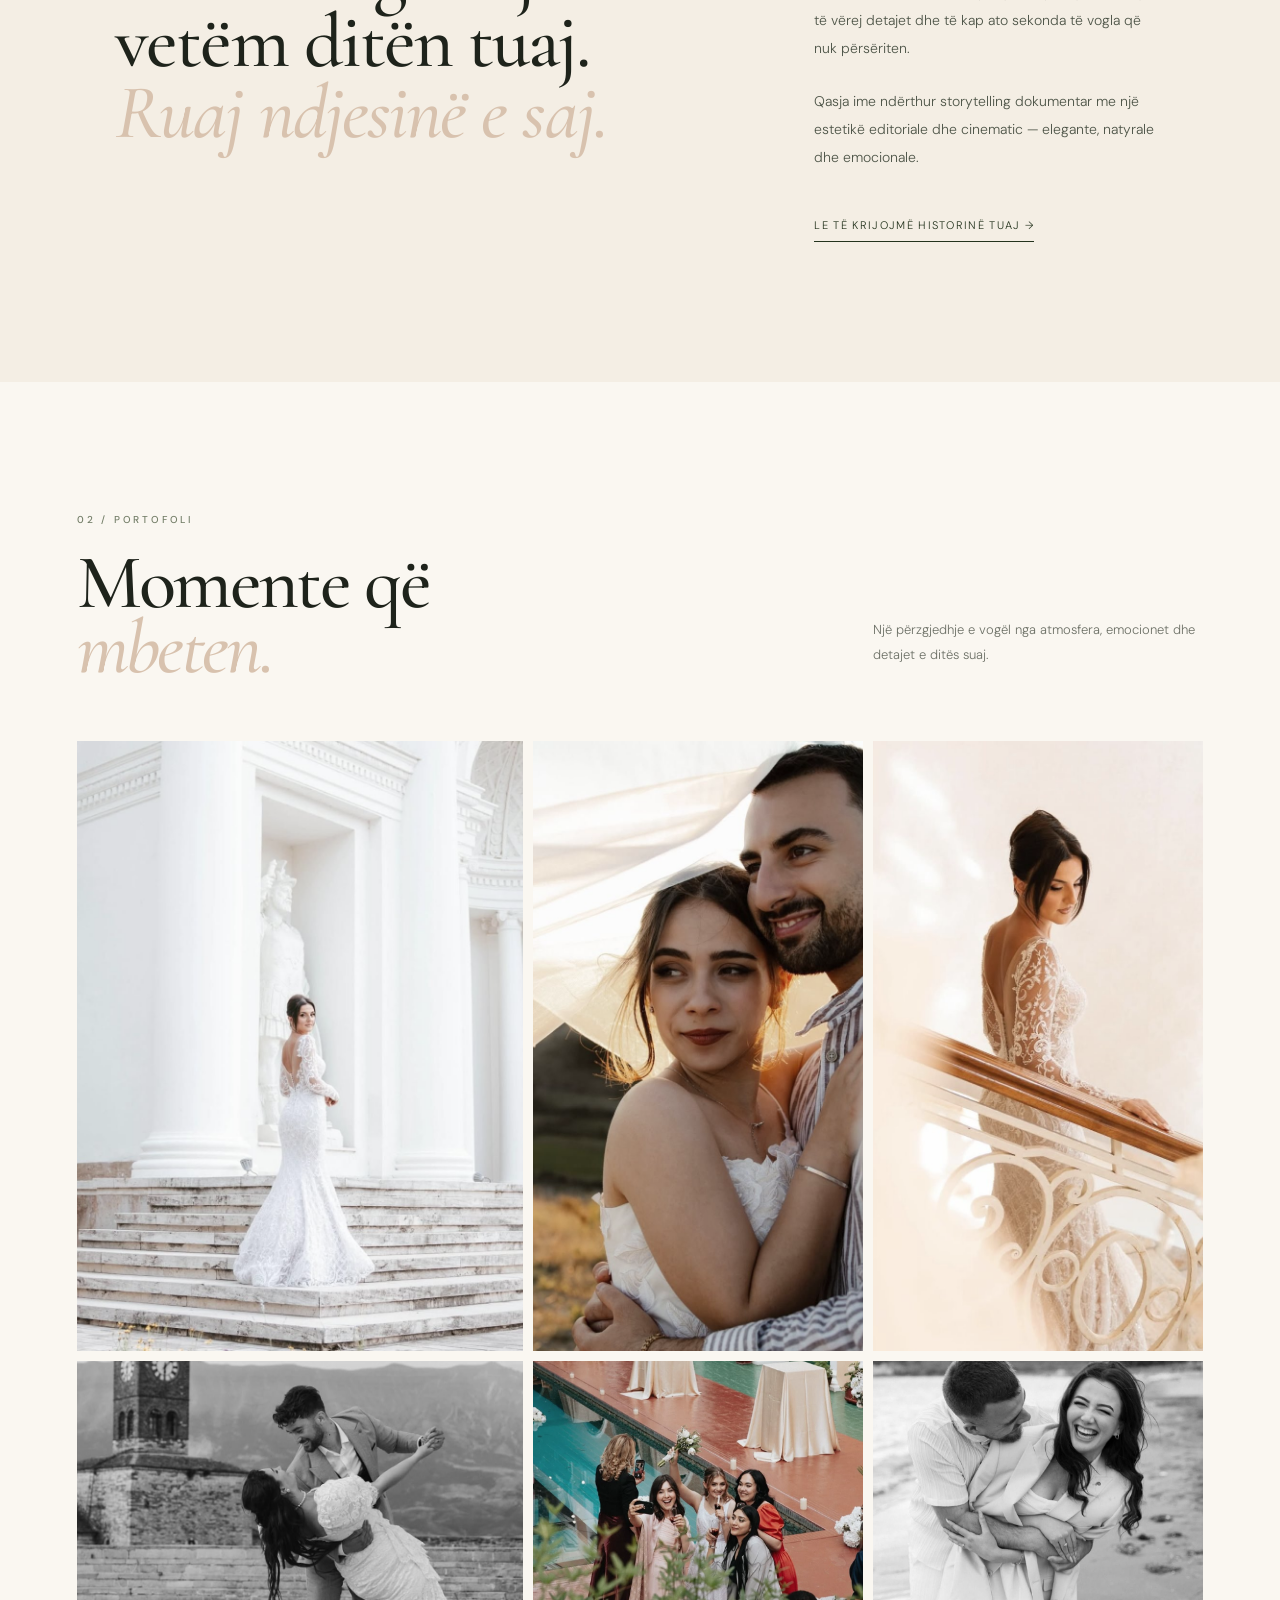
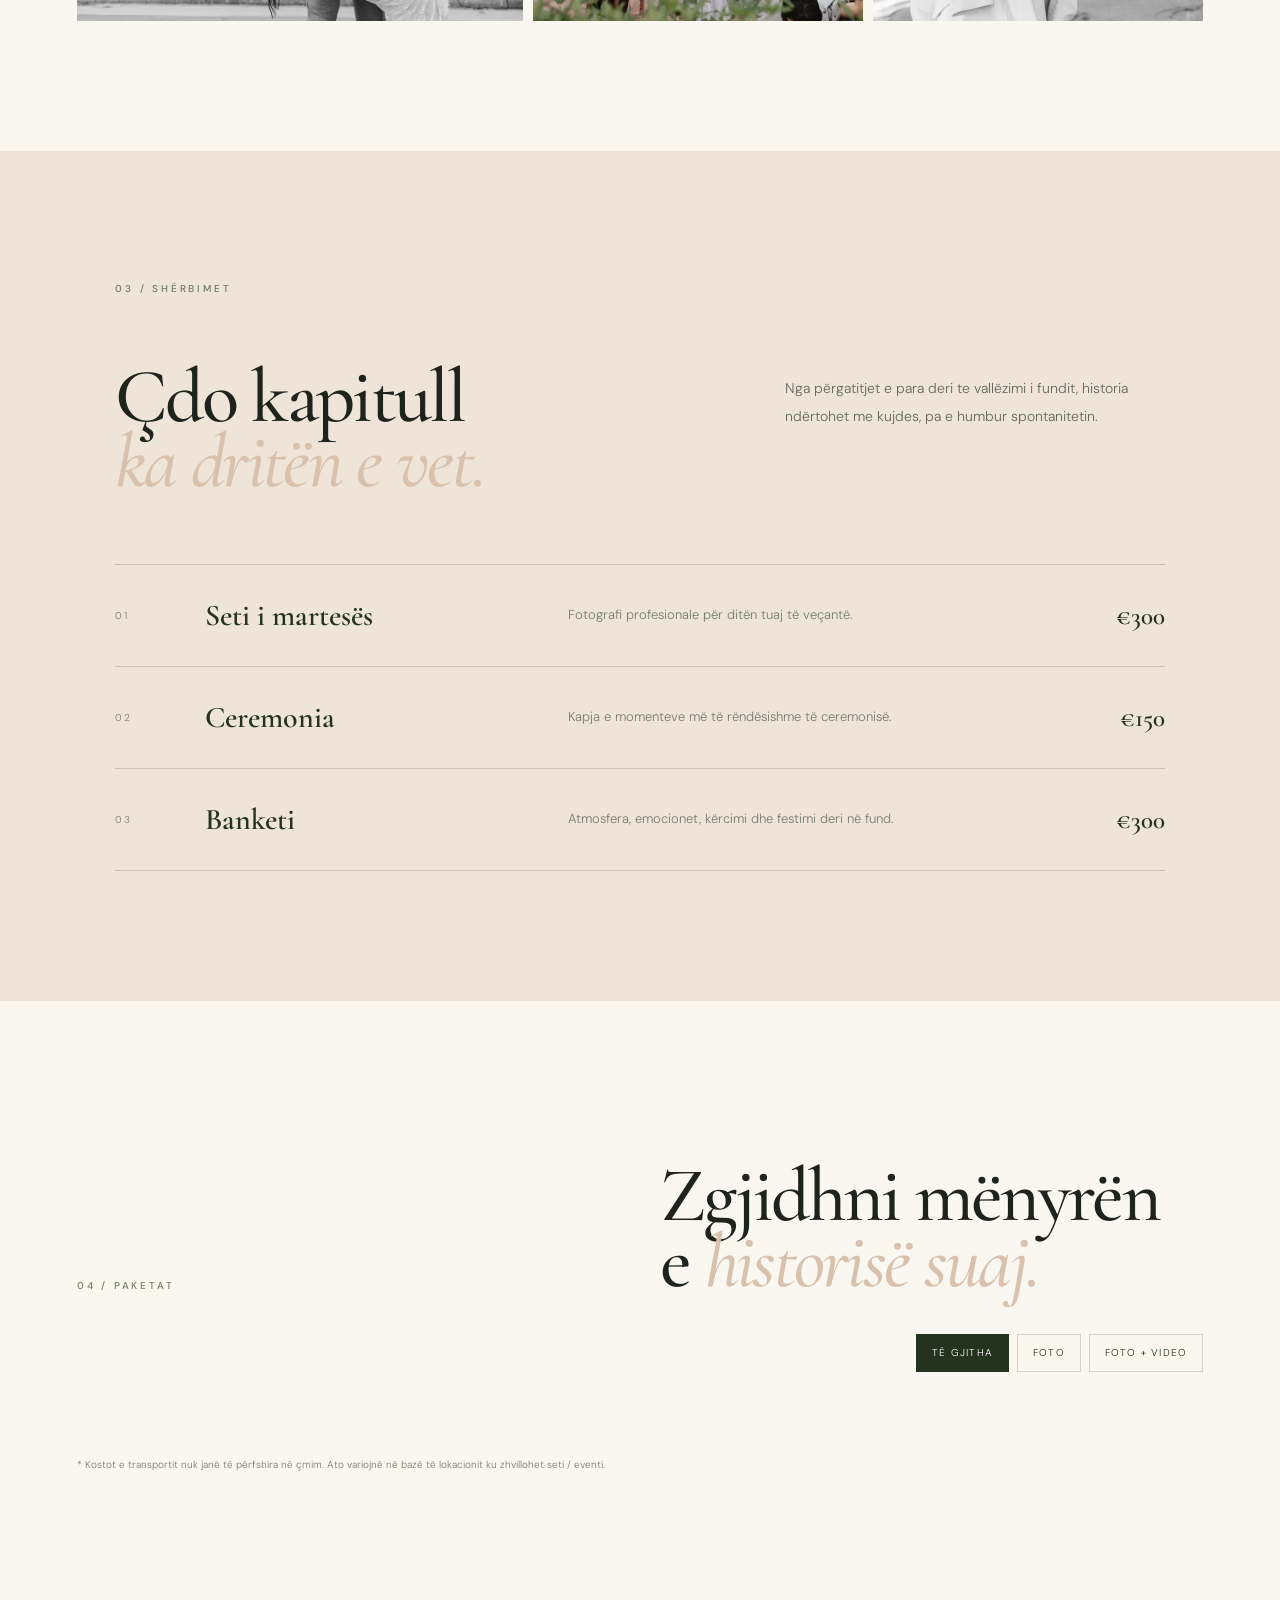
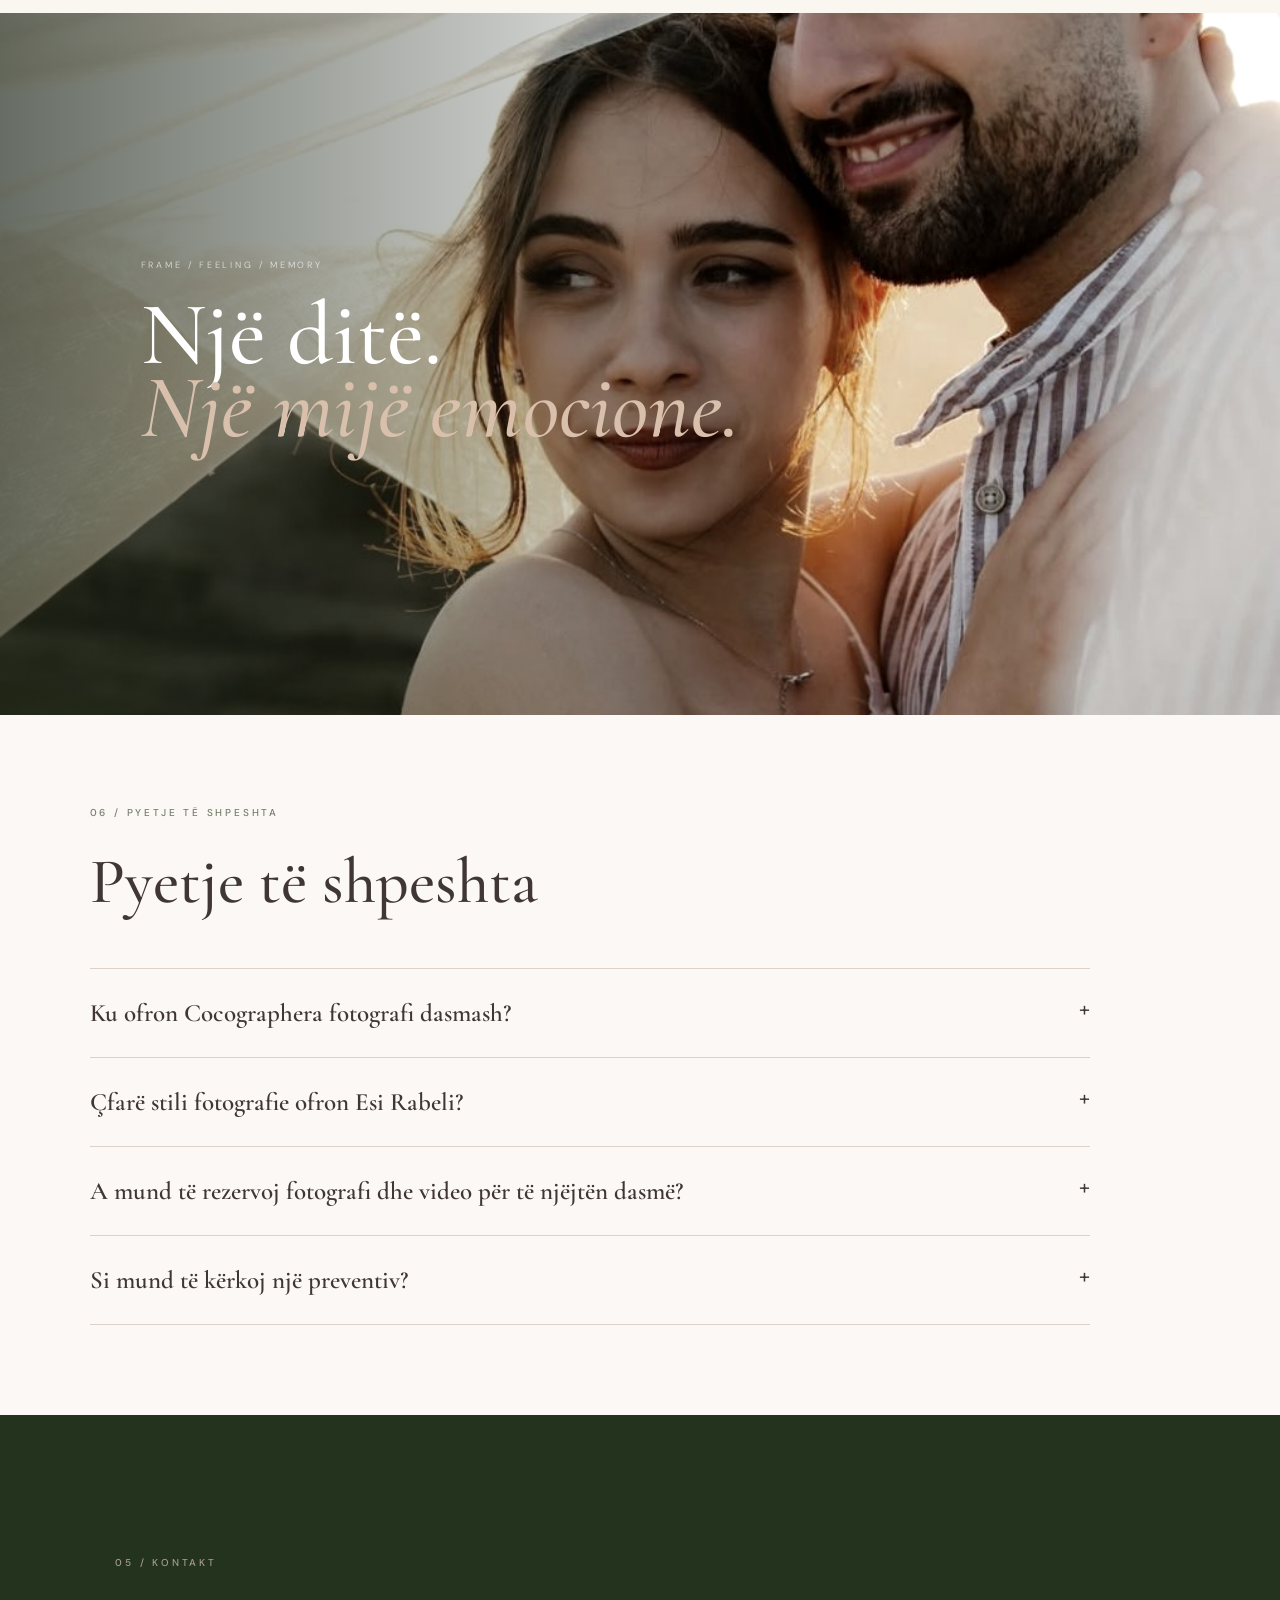
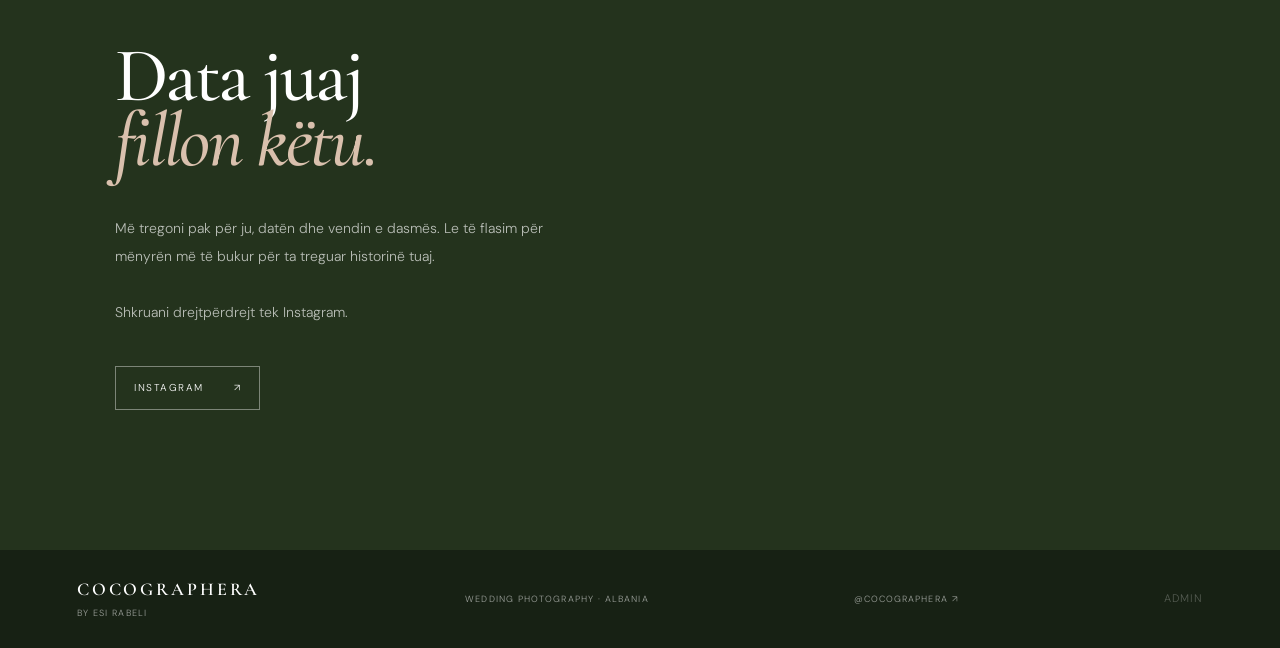
==== commit c7515f19: "Add files via upload" ====
--- a/index.html
+++ b/index.html
@@ -14,29 +14,29 @@
   <meta name="author" content="Esi Rabeli — Cocographera">
   <meta name="theme-color" content="#1f2d19">
   <title>Cocographera — Esi Rabeli | Fotografe Dasmash në Tiranë dhe Shqipëri</title>
-  <link rel="canonical" href="__SITE_URL__">
-  <link rel="alternate" hreflang="sq" href="__SITE_URL__/">
-  <link rel="alternate" hreflang="it" href="__SITE_URL__/it/">
-  <link rel="alternate" hreflang="en" href="__SITE_URL__/en/">
-  <link rel="alternate" hreflang="x-default" href="__SITE_URL__/">
+  <link rel="canonical" href="https://cocographera.com/">
+  <link rel="alternate" hreflang="sq" href="https://cocographera.com/">
+  <link rel="alternate" hreflang="it" href="https://cocographera.com/it/">
+  <link rel="alternate" hreflang="en" href="https://cocographera.com/en/">
+  <link rel="alternate" hreflang="x-default" href="https://cocographera.com/">
   <meta property="og:type" content="website">
   <meta property="og:site_name" content="Cocographera">
   <meta property="og:locale" content="sq_AL">
   <meta property="og:title" content="Cocographera — Wedding Photography në Shqipëri">
   <meta property="og:description" content="Fotografi dasmash dhe storytelling cinematic nga Esi Rabeli në Tiranë dhe Shqipëri.">
-  <meta property="og:url" content="__SITE_URL__">
-  <meta property="og:image" content="__SITE_URL__/assets/hero.jpg">
+  <meta property="og:url" content="https://cocographera.com/">
+  <meta property="og:image" content="https://cocographera.com/assets/hero.jpg">
   <meta property="og:image:alt" content="Cocographera wedding photography by Esi Rabeli">
   <meta name="twitter:card" content="summary_large_image">
   <meta name="twitter:title" content="Cocographera — Wedding Photography në Shqipëri">
   <meta name="twitter:description" content="Fotografi dasmash dhe storytelling cinematic nga Esi Rabeli në Tiranë dhe Shqipëri.">
-  <meta name="twitter:image" content="__SITE_URL__/assets/hero.jpg">
-  <link rel="sitemap" type="application/xml" href="__SITE_URL__/sitemap.xml">
-
-  <script type="application/ld+json">{"@context":"https://schema.org","@graph":[{"@type":"ProfessionalService","@id":"__SITE_URL__/#business","name":"Cocographera","url":"__SITE_URL__/","image":"__SITE_URL__/assets/hero.jpg","description":"Cocographera nga Esi Rabeli — fotografi dasmash në Tiranë dhe Shqipëri, fotografi dokumentare, editoriale dhe cinematic për çifte, ceremoni dhe elopements.","areaServed":{"@type":"Country","name":"Albania"},"sameAs":["https://www.instagram.com/cocographera/"],"priceRange":"€€"},{"@type":"Person","@id":"__SITE_URL__/#esi-rabeli","name":"Esi Rabeli","jobTitle":"Wedding Photographer","url":"__SITE_URL__/","worksFor":{"@id":"__SITE_URL__/#business"}},{"@type":"WebSite","@id":"__SITE_URL__/#website","url":"__SITE_URL__/","name":"Cocographera","inLanguage":"sq"},{"@type":"WebPage","@id":"__SITE_URL__/{'' if is_root else lang['dir']+'/'}#webpage","url":"__SITE_URL__/{'' if is_root else lang['dir']+'/'}","name":"Cocographera — Esi Rabeli | Fotografe Dasmash në Tiranë dhe Shqipëri","isPartOf":{"@id":"__SITE_URL__/#website"},"inLanguage":"sq"}]}</script>
+  <meta name="twitter:image" content="https://cocographera.com/assets/hero.jpg">
+  <link rel="sitemap" type="application/xml" href="https://cocographera.com/sitemap.xml">
+
+  <script type="application/ld+json">{"@context":"https://schema.org","@graph":[{"@type":"ProfessionalService","@id":"https://cocographera.com/#business","name":"Cocographera","url":"https://cocographera.com/","image":"https://cocographera.com/assets/hero.jpg","description":"Cocographera nga Esi Rabeli — fotografi dasmash në Tiranë dhe Shqipëri, fotografi dokumentare, editoriale dhe cinematic për çifte, ceremoni dhe elopements.","areaServed":{"@type":"Country","name":"Albania"},"sameAs":["https://www.instagram.com/cocographera/"],"priceRange":"€€"},{"@type":"Person","@id":"https://cocographera.com/#esi-rabeli","name":"Esi Rabeli","jobTitle":"Wedding Photographer","url":"https://cocographera.com/","worksFor":{"@id":"https://cocographera.com/#business"}},{"@type":"WebSite","@id":"https://cocographera.com/#website","url":"https://cocographera.com/","name":"Cocographera","inLanguage":"sq"},{"@type":"WebPage","@id":"https://cocographera.com/#webpage","url":"https://cocographera.com/","name":"Cocographera — Esi Rabeli | Fotografe Dasmash në Tiranë dhe Shqipëri","isPartOf":{"@id":"https://cocographera.com/#website"},"inLanguage":"sq"}]}</script>
 <script type="application/ld+json">{"@context":"https://schema.org","@type":"FAQPage","mainEntity":[{"@type":"Question","name":"Ku ofron Cocographera fotografi dasmash?","acceptedAnswer":{"@type":"Answer","text":"Cocographera ofron fotografi dasmash në Tiranë dhe në vende të ndryshme në Shqipëri. Fotografja është e disponueshme për zhvendosje; detajet dhe kostot e udhëtimit vlerësohen së bashku."}},{"@type":"Question","name":"Çfarë stili fotografie ofron Esi Rabeli?","acceptedAnswer":{"@type":"Answer","text":"Qasja kombinon fotografi dokumentare, storytelling editorial dhe një estetikë cinematic, duke ruajtur emocionet dhe momentet spontane të ditës."}},{"@type":"Question","name":"A mund të rezervoj fotografi dhe video për të njëjtën dasmë?","acceptedAnswer":{"@type":"Answer","text":"Po. Paketat e disponueshme përfshijnë opsione fotografi dhe fotografi + video; detajet dhe çmimet mund të shihen te seksioni i paketave."}},{"@type":"Question","name":"Si mund të kërkoj një preventiv?","acceptedAnswer":{"@type":"Answer","text":"Shkruani drejtpërdrejt tek Instagram, me disa fjalë për datën dhe vendin e dasmës. Cocographera do t’ju kontaktojë për të diskutuar detajet."}}]}</script>
 </head>
-<body data-page-lang="sq" data-base-path="" data-api-base="https://cocographera-api.TUO-SUBDOMAIN.workers.dev">
+<body data-page-lang="sq" data-base-path="" data-api-base="https://cocographera-api.cocographera.workers.dev">
   <div class="film-grain"></div>
 
   <header class="nav" id="nav">
@@ -46,7 +46,7 @@
       <button class="language-button " data-lang="en" data-url="en/">EN</button>
     </div>
     <a class="brand" href="#home" aria-label="Cocographera home">
-      <span class="brand-main">COCOGRAPHERËA</span>
+      <span class="brand-main">COCOGRAPHERA</span>
       <span class="brand-sub">by Esi Rabeli</span>
     </a>
     <button class="menu-toggle" aria-label="Hap menunë" aria-expanded="false">
@@ -82,7 +82,7 @@
       </div>
     </section>
 
-<section class="seo-intro" aria-labelledby="seo-title"><div class="section-label">COCOGRAPHERËA · WEDDING PHOTOGRAPHY</div><h2 id="seo-title">Fotografe dasmash në Tiranë dhe Shqipëri</h2><p>Cocographera nga Esi Rabeli krijon fotografi dasmash, portrete çiftesh dhe histori vizuale me një qasje dokumentare, editoriale dhe cinematic. Për dasma në Tiranë dhe në Shqipëri, fokusi është te emocionet reale, drita natyrale dhe momentet që mbeten.</p></section>
+<section class="seo-intro" aria-labelledby="seo-title"><div class="section-label">COCOGRAPHERA · WEDDING PHOTOGRAPHY</div><h2 id="seo-title">Fotografe dasmash në Tiranë dhe Shqipëri</h2><p>Cocographera nga Esi Rabeli krijon fotografi dasmash, portrete çiftesh dhe histori vizuale me një qasje dokumentare, editoriale dhe cinematic. Për dasma në Tiranë dhe në Shqipëri, fokusi është te emocionet reale, drita natyrale dhe momentet që mbeten.</p></section>
 
     <section class="statement" id="story">
       <div class="section-label" data-i18n="story.label">01 / HISTORIA</div>
@@ -223,7 +223,7 @@
 
   <footer>
     <div>
-      <span class="footer-brand">COCOGRAPHERËA</span>
+      <span class="footer-brand">COCOGRAPHERA</span>
       <span>by Esi Rabeli</span>
     </div>
     <span data-i18n="footer.tagline">Wedding Photography · Albania</span>
@@ -233,7 +233,7 @@
 
   <div class="lightbox" aria-hidden="true">
     <button class="lightbox-close" aria-label="Mbyll">×</button>
-    <img src="" alt="">
+    <img alt="">
   </div>
 
   <script src="price-config.js"></script>
